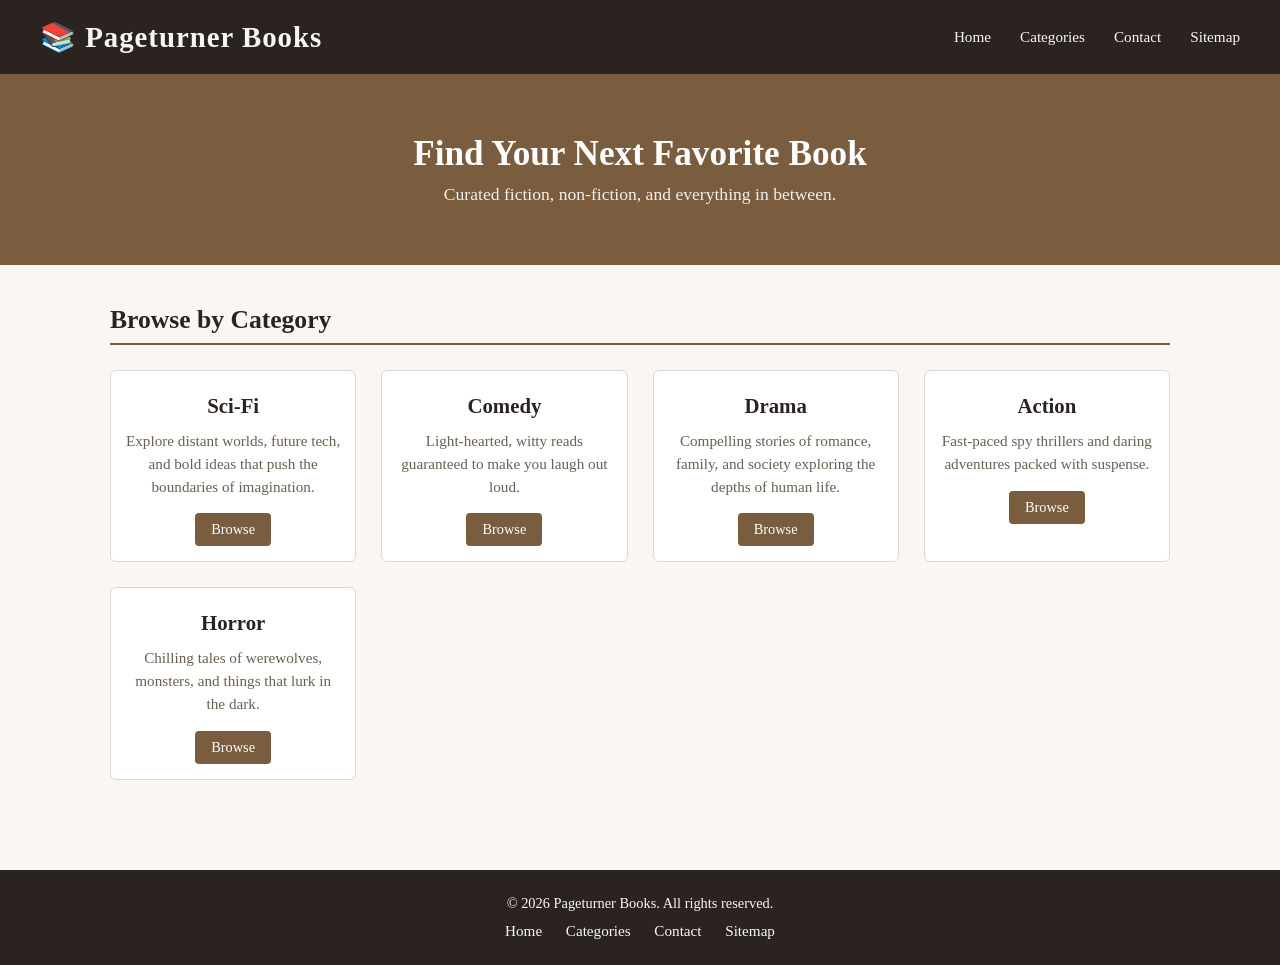
==== bookstore.html @ 23ab6cc3 "Add SEO and web performance assignment" ====
<!DOCTYPE html>
<html lang="en">
<head>
<meta charset="UTF-8">
<meta name="viewport" content="width=device-width, initial-scale=1.0">
<title>Pageturner Books | Online Book Store</title>
<meta name="description" content="Pageturner Books is a curated online bookstore offering fiction, non-fiction, sci-fi, comedy, drama, action, and horror books.">
<link rel="stylesheet" href="style.css">

<script type="application/ld+json">
{
  "@context": "https://schema.org",
  "@type": "BookStore",
  "name": "Pageturner Books",
  "description": "Pageturner Books is a curated bookstore offering fiction, non-fiction, sci-fi, comedy, drama, action, and horror books.",
  "url": "https://example.com/",
  "telephone": "+91-9876543210",
  "address": {
    "@type": "PostalAddress",
    "streetAddress": "123 Book Street",
    "addressLocality": "Surat",
    "addressRegion": "Gujarat",
    "postalCode": "395005",
    "addressCountry": "IN"
  },
  "openingHours": [
    "Mo-Fr 09:00-20:00",
    "Sa-Su 10:00-18:00"
  ],
  "priceRange": "$$"
}
</script>
</head>
<body>

<header>
  <h1>📚 Pageturner Books</h1>
  <nav>
    <a href="index.html">Home</a>
    <a href="menu.html">Categories</a>
    <a href="contact.html">Contact</a>
    <a href="sitemap.html">Sitemap</a>
  </nav>
</header>

<section class="hero">
  <h2>Find Your Next Favorite Book</h2>
  <p>Curated fiction, non-fiction, and everything in between.</p>
</section>

<main>
  <h2>Browse by Category</h2>
  <div class="books">

    <div class="book-card">
      <h3>Sci-Fi</h3>
      <p class="desc">Explore distant worlds, future tech, and bold ideas that push the boundaries of imagination.</p>
      <button class="btn">Browse</button>
    </div>

    <div class="book-card">
      <h3>Comedy</h3>
      <p class="desc">Light-hearted, witty reads guaranteed to make you laugh out loud.</p>
      <button class="btn">Browse</button>
    </div>

    <div class="book-card">
      <h3>Drama</h3>
      <p class="desc">Compelling stories of romance, family, and society exploring the depths of human life.</p>
      <button class="btn">Browse</button>
    </div>

    <div class="book-card">
      <h3>Action</h3>
      <p class="desc">Fast-paced spy thrillers and daring adventures packed with suspense.</p>
      <button class="btn">Browse</button>
    </div>

    <div class="book-card">
      <h3>Horror</h3>
      <p class="desc">Chilling tales of werewolves, monsters, and things that lurk in the dark.</p>
      <button class="btn">Browse</button>
    </div>

  </div>
</main>

<footer>
  <p>&copy; 2026 Pageturner Books. All rights reserved.</p>
  <nav>
    <a href="index.html">Home</a>
    <a href="menu.html">Categories</a>
    <a href="contact.html">Contact</a>
    <a href="sitemap.html">Sitemap</a>
  </nav>
</footer>

</body>
</html>
---- style.css ----
* {
    margin: 0;
    padding: 0;
    box-sizing: border-box;
}

body {
    font-family: Georgia, "Times New Roman", serif;
    background: #faf7f2;
    color: #2b2320;
}

header {
    background: #2b2320;
    color: #faf7f2;
    padding: 20px 40px;
    display: flex;
    justify-content: space-between;
    align-items: center;
}

header h1 {
    font-size: 1.8rem;
    letter-spacing: 1px;
}

nav a {
    color: #faf7f2;
    text-decoration: none;
    margin-left: 25px;
    font-size: 0.95rem;
}

nav a:hover {
    text-decoration: underline;
}

.hero {
    background: #7a5c3e;
    color: #fff;
    text-align: center;
    padding: 60px 20px;
}

.hero h2 {
    font-size: 2.2rem;
    margin-bottom: 10px;
}

.hero p {
    font-size: 1.1rem;
    opacity: 0.9;
}

main {
    max-width: 1100px;
    margin: 0 auto;
    padding: 40px 20px;
}

main h2 {
    margin-bottom: 25px;
    font-size: 1.6rem;
    border-bottom: 2px solid #7a5c3e;
    padding-bottom: 8px;
}

/* Home Page Specific Classes (matched from bookstore.html internal CSS) */
.books {
    display: grid;
    grid-template-columns: repeat(auto-fill, minmax(200px, 1fr));
    gap: 25px;
}

.book-card {
    background: #fff;
    border: 1px solid #e0d8cc;
    border-radius: 6px;
    padding: 15px;
    text-align: center;
    transition: transform 0.2s ease, box-shadow 0.2s ease;
}

.book-card:hover {
    transform: translateY(-4px);
    box-shadow: 0 6px 14px rgba(0, 0, 0, 0.1);
}

.book-card h3 {
    font-size: 1.3rem;
    margin-bottom: 12px;
    margin-top: 8px;
}

.book-card p.desc {
    color: #6b5f52;
    font-size: 0.95rem;
    margin-bottom: 15px;
    line-height: 1.5;
}

/* Categories Page Card Classes (menu.html) */
.cards {
    display: grid;
    grid-template-columns: repeat(auto-fill, minmax(200px, 1fr));
    gap: 25px;
}

.card {
    background: #fff;
    border: 1px solid #e0d8cc;
    border-radius: 6px;
    padding: 20px;
    text-align: center;
    transition: transform 0.2s ease, box-shadow 0.2s ease;
}

.card:hover {
    transform: translateY(-4px);
    box-shadow: 0 6px 14px rgba(0, 0, 0, 0.1);
}

.card h3 {
    font-size: 1.3rem;
    margin-bottom: 12px;
    margin-top: 8px;
}

.card p {
    color: #6b5f52;
    font-size: 0.95rem;
    margin-bottom: 15px;
    line-height: 1.5;
}

.category-icon {
    font-size: 2.5rem;
    margin-bottom: 10px;
}

/* Contact Page Classes (contact.html) */
.contact-layout {
    display: grid;
    grid-template-columns: 1fr 1.2fr;
    gap: 25px;
}

.contact-info {
    list-style: none;
}

.contact-info li {
    padding: 14px 0;
    border-bottom: 1px solid #e0d8cc;
    color: #6b5f52;
    line-height: 1.5;
}

.contact-info strong {
    color: #2b2320;
}

.form-group {
    margin-bottom: 18px;
}

.form-group label {
    display: block;
    margin-bottom: 7px;
    font-weight: bold;
}

.form-group input,
.form-group textarea {
    width: 100%;
    padding: 10px 12px;
    border: 1px solid #e0d8cc;
    border-radius: 4px;
    background: #fff;
    color: #2b2320;
    font-family: inherit;
    font-size: 0.95rem;
}

.form-group textarea {
    min-height: 140px;
    resize: vertical;
}

.form-group input:focus,
.form-group textarea:focus {
    outline: none;
    border-color: #7a5c3e;
    box-shadow: 0 0 0 2px rgba(122, 92, 62, 0.15);
}

.btn {
    background: #7a5c3e;
    color: #fff;
    border: none;
    padding: 8px 16px;
    border-radius: 4px;
    cursor: pointer;
    font-size: 0.9rem;
    font-family: inherit;
}

.btn:hover {
    background: #5f4630;
}

/* Sitemap Page Classes (sitemap.html) */
.sitemap-list {
    list-style: none;
}

.sitemap-list li {
    margin-bottom: 12px;
}

.sitemap-list a {
    display: block;
    background: #fff;
    border: 1px solid #e0d8cc;
    border-radius: 6px;
    padding: 15px 18px;
    color: #2b2320;
    text-decoration: none;
    transition: transform 0.2s ease, box-shadow 0.2s ease;
}

.sitemap-list a:hover {
    transform: translateY(-3px);
    box-shadow: 0 6px 14px rgba(0, 0, 0, 0.1);
    color: #7a5c3e;
}

/* Footer Section styling */
footer {
    background: #2b2320;
    color: #faf7f2;
    text-align: center;
    padding: 25px;
    margin-top: 50px;
    font-size: 0.9rem;
}

footer nav {
    margin-top: 10px;
}

footer nav a {
    margin: 0 10px;
    color: #faf7f2;
    text-decoration: none;
}

footer nav a:hover {
    text-decoration: underline;
}

/* Media Queries for responsiveness */
@media (max-width: 700px) {
    header {
        flex-direction: column;
        gap: 15px;
        text-align: center;
        padding: 20px;
    }

    nav a {
        margin: 0 8px;
    }

    .hero {
        padding: 45px 20px;
    }

    .hero h2 {
        font-size: 1.8rem;
    }

    main {
        padding: 30px 15px;
    }

    .contact-layout {
        grid-template-columns: 1fr;
    }

    .books, .cards {
        grid-template-columns: 1fr;
    }
}
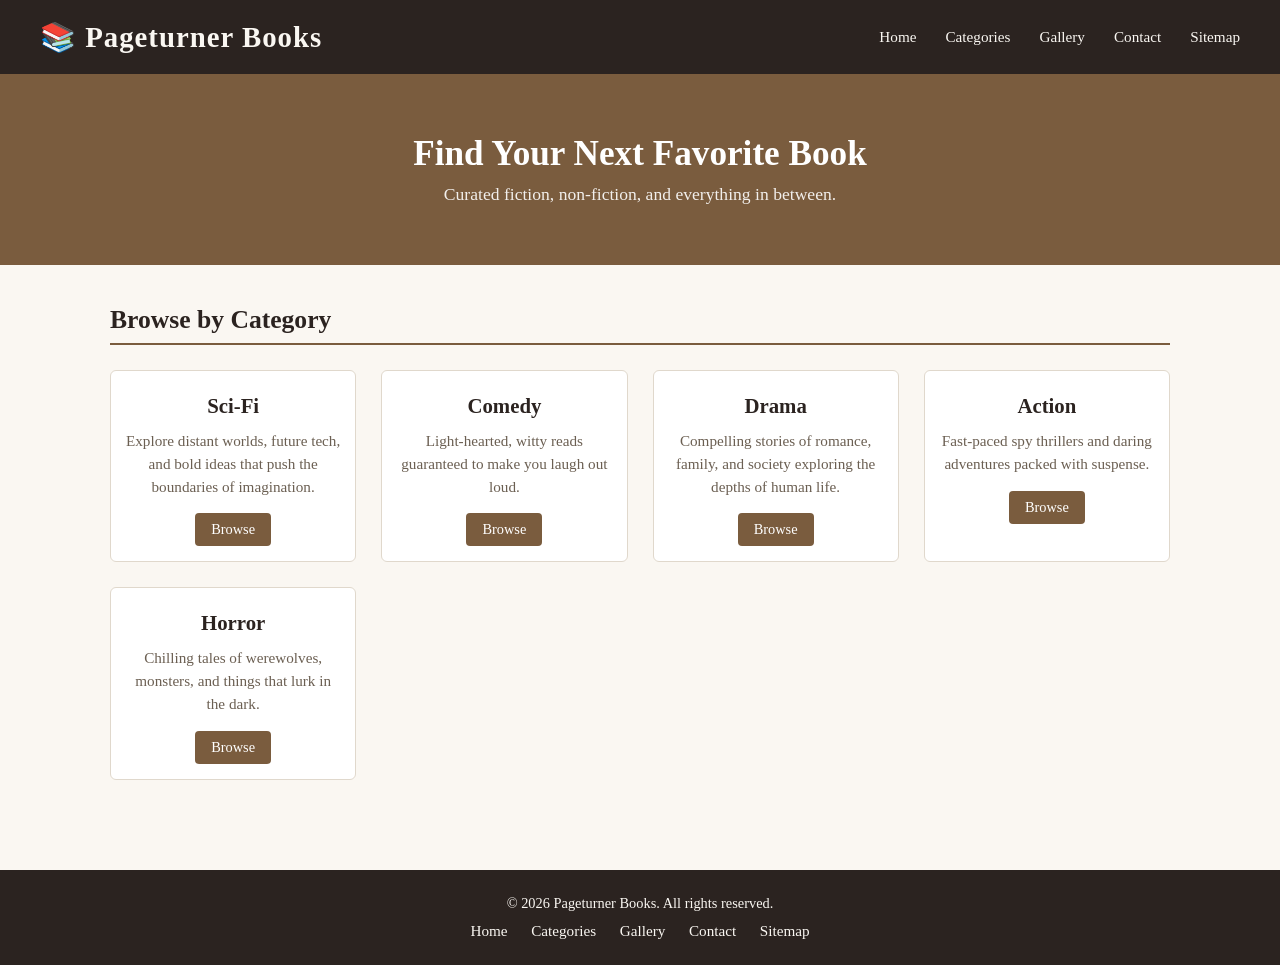
==== commit d0c02667: "Page created for video and images for the bookstore" ====
--- a/bookstore.html
+++ b/bookstore.html
@@ -38,6 +38,7 @@
   <nav>
     <a href="index.html">Home</a>
     <a href="menu.html">Categories</a>
+    <a href="gallery.html">Gallery</a>
     <a href="contact.html">Contact</a>
     <a href="sitemap.html">Sitemap</a>
   </nav>
@@ -90,6 +91,7 @@
   <nav>
     <a href="index.html">Home</a>
     <a href="menu.html">Categories</a>
+    <a href="gallery.html">Gallery</a>
     <a href="contact.html">Contact</a>
     <a href="sitemap.html">Sitemap</a>
   </nav>
--- a/style.css
+++ b/style.css
@@ -259,6 +259,64 @@
     text-decoration: underline;
 }
 
+/* Gallery Page Classes (gallery.html) */
+.gallery-container {
+    display: flex;
+    flex-wrap: wrap;
+    gap: 25px;
+    justify-content: center;
+}
+
+.gallery-item {
+    background: #fff;
+    border: 1px solid #e0d8cc;
+    border-radius: 6px;
+    padding: 15px;
+    width: calc(33.33% - 17px);
+    text-align: center;
+    transition: transform 0.2s ease, box-shadow 0.2s ease;
+}
+
+.gallery-item:hover {
+    transform: translateY(-4px);
+    box-shadow: 0 6px 14px rgba(0, 0, 0, 0.1);
+}
+
+.gallery-item img {
+    width: 100%;
+    height: auto;
+    max-height: 280px;
+    object-fit: contain;
+    border-radius: 4px;
+    margin-bottom: 12px;
+}
+
+.gallery-item h3 {
+    font-size: 1.2rem;
+    margin-bottom: 8px;
+    color: #2b2320;
+}
+
+.gallery-item p {
+    color: #6b5f52;
+    font-size: 0.9rem;
+    margin-bottom: 10px;
+}
+
+.gallery-video-container {
+    margin-top: 50px;
+    text-align: center;
+}
+
+.gallery-video {
+    width: 100%;
+    max-width: 750px;
+    border-radius: 8px;
+    border: 1px solid #e0d8cc;
+    box-shadow: 0 4px 10px rgba(0, 0, 0, 0.05);
+    outline: none;
+}
+
 /* Media Queries for responsiveness */
 @media (max-width: 700px) {
     header {
@@ -291,4 +349,8 @@
     .books, .cards {
         grid-template-columns: 1fr;
     }
-}
+
+    .gallery-item {
+        width: 100%;
+    }
+}
